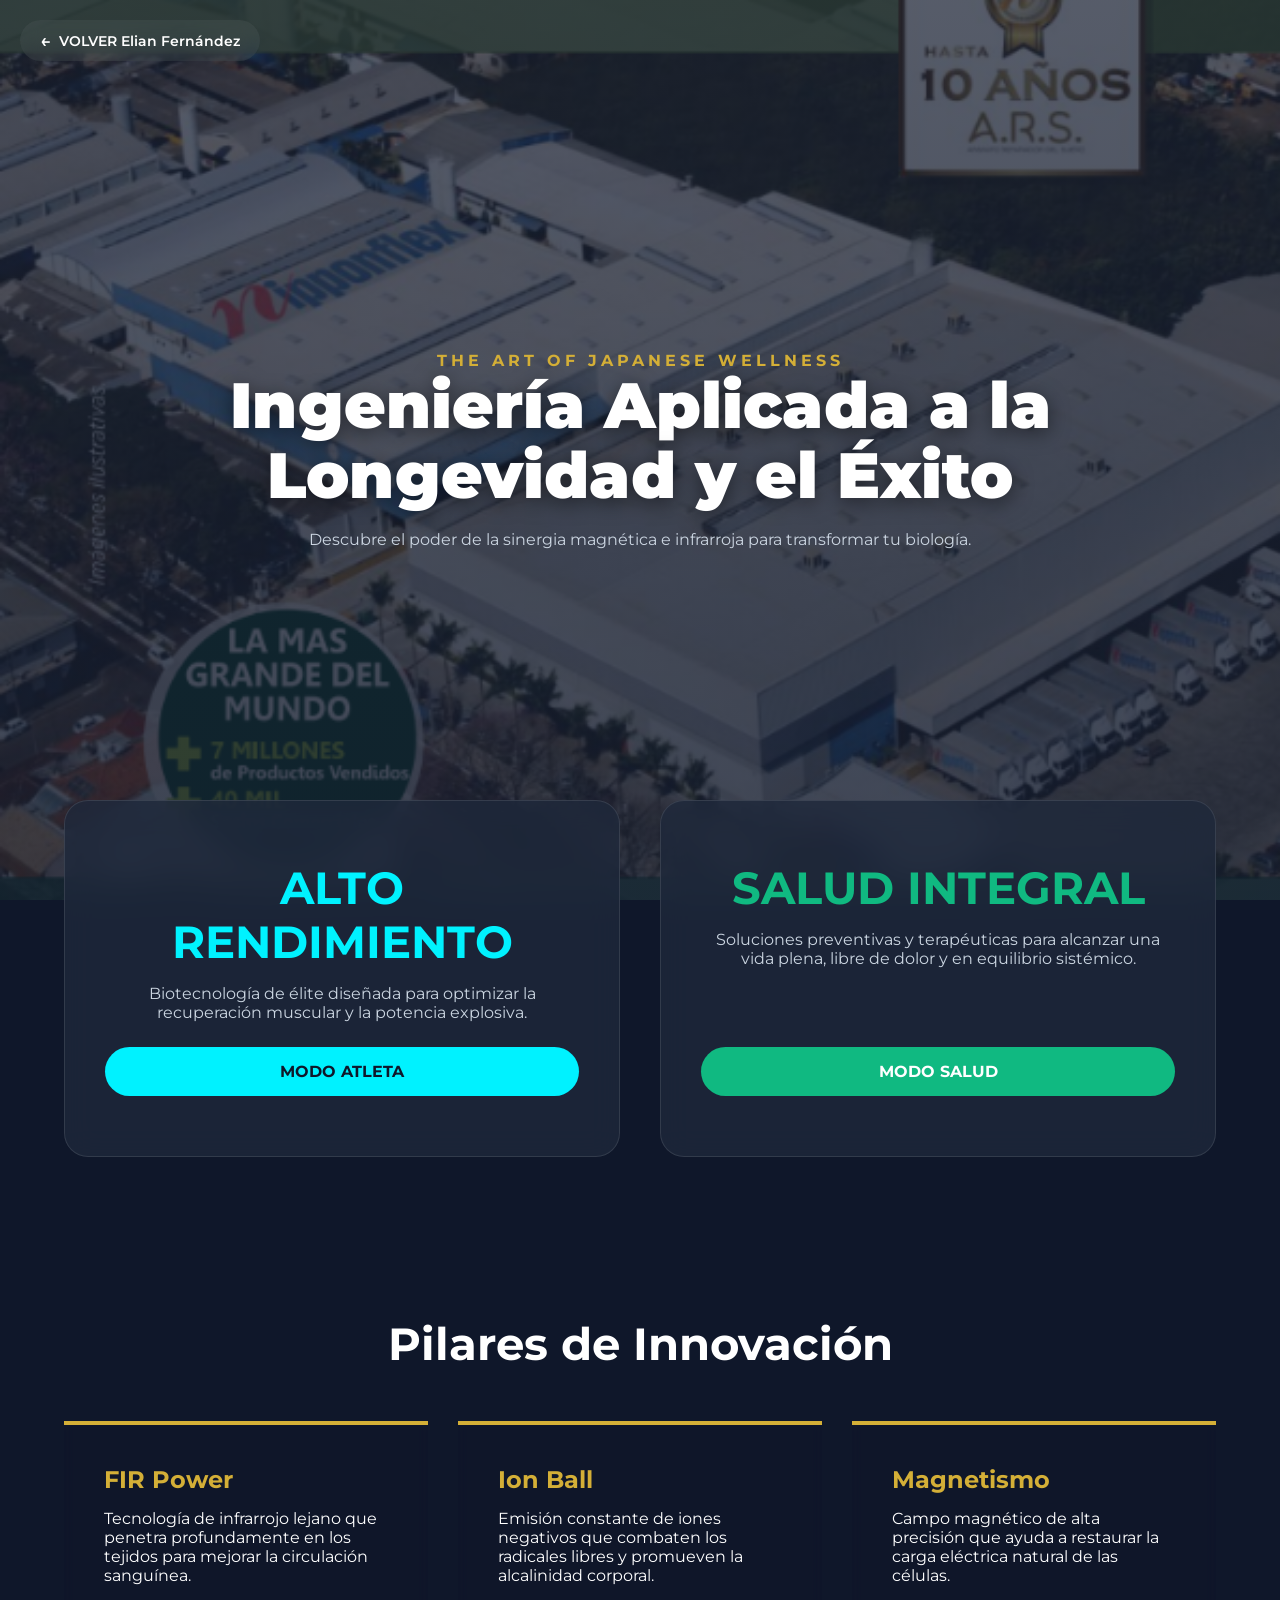
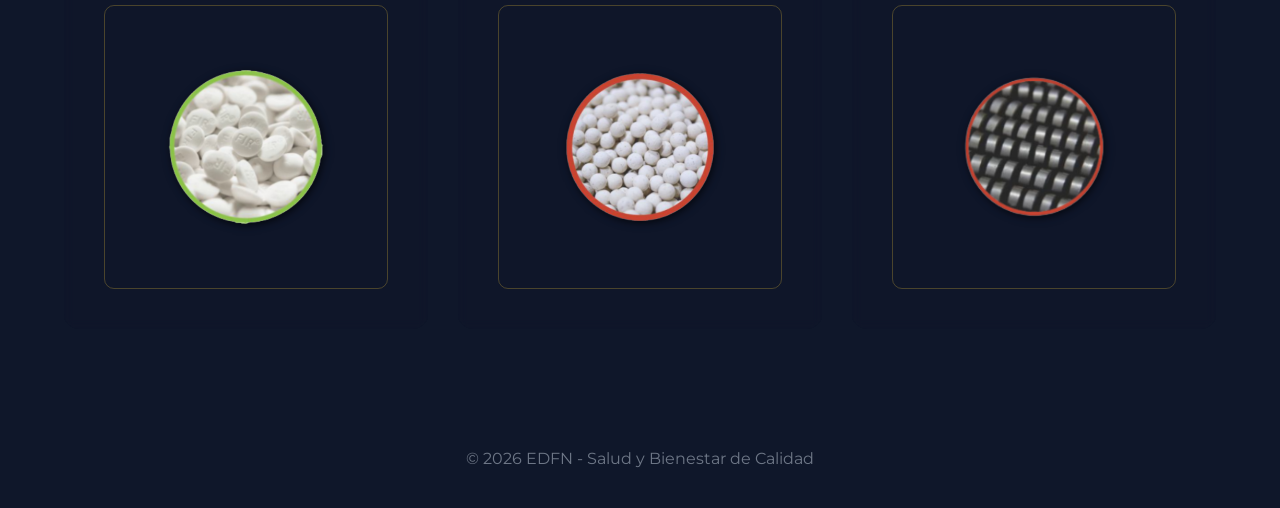
==== nipponflex.html @ 94206154 "Add files via upload" ====
<!DOCTYPE html>
<html lang="es">
<head>
    <meta charset="UTF-8">
    <meta name="viewport" content="width=device-width, initial-scale=1.0">
    <title>Nipponflex | Ingeniería para la Vida</title>
    <link href="https://fonts.googleapis.com/css2?family=Montserrat:wght@300;400;700;900&display=swap" rel="stylesheet">
    <link href="https://unpkg.com/aos@2.3.1/dist/aos.css" rel="stylesheet">
    <style>
        :root {
            --bg-deep: #0f172a;
            --bg-neutral: rgba(30, 41, 59, 0.8); /* Glassmorphism */
            --accent-athlete: #00f2ff;
            --accent-patient: #10b981;
            --gold: #d4af37;
            --text-silver: #cbd5e1;
            --white: #ffffff;
        }

        * { margin: 0; padding: 0; box-sizing: border-box; scroll-behavior: smooth; }

        body {
            font-family: 'Montserrat', sans-serif;
            background-color: var(--bg-deep);
            color: var(--text-silver);
            overflow-x: hidden;
        }
        /* Botón de Regresar al HUB (Mismo comportamiento de tus archivos) */
        .btn-back-hub {
            position: fixed;
            top: 20px;
            left: 20px;
            z-index: 1000;
            padding: 10px 20px;
            background: rgba(255, 255, 255, 0.05);
            backdrop-filter: blur(10px);
            border: 1px solid var(--glass-border);
            border-radius: 50px;
            color: #ffffff;
            text-decoration: none;
            font-weight: 600;
            font-size: 0.9rem;
            display: flex;
            align-items: center;
            gap: 8px;
            transition: all 0.3s ease;
        }

        .btn-back-hub:hover {
            background: rgba(139, 92, 246, 0.2);
            border-color: var(--accent-ia);
            transform: translateX(5px);
        }

        .btn-back-hub::before {
            content: '←';
            font-size: 1.1rem;
        }

        .container { width: 90%; max-width: 1200px; margin: 0 auto; padding: 80px 0; }

        /* --- Hero Section con Imagen de Fondo (Ingeniería y Zen) --- */
        .hero {
            height: 100vh;
            display: flex;
            align-items: center;
            justify-content: center;
            text-align: center;
            position: relative;
            background: linear-gradient(rgba(15, 23, 42, 0.7), rgba(15, 23, 42, 0.8)), 
                        url('Captura de pantalla 2026-05-11 223202.png');
            background-size: cover;
            background-position: center;
            background-attachment: fixed;
        }

        .hero h1 {
            font-size: clamp(2.5rem, 6vw, 4rem);
            font-weight: 900;
            color: var(--white);
            line-height: 1.1;
            margin-bottom: 20px;
            text-shadow: 0 4px 20px rgba(0,0,0,0.5);
        }

        /* --- Selector de Perfil --- */
        .profile-selector {
            display: grid;
            grid-template-columns: repeat(auto-fit, minmax(350px, 1fr));
            gap: 40px;
            margin-top: -100px; /* Traslape sobre el hero */
            position: relative;
            z-index: 10;
        }

        .profile-card {
            backdrop-filter: blur(15px);
            background: var(--bg-neutral);
            padding: 60px 40px;
            border-radius: 24px;
            text-align: center;
            transition: all 0.5s ease;
            border: 1px solid rgba(255,255,255,0.1);
            text-decoration: none;
            color: inherit;
            display: flex;
            flex-direction: column;
            justify-content: space-between;
            overflow: hidden;
            position: relative;
        }

        /* Imágenes específicas para cada card al hacer hover */
        .profile-card.athlete::before, .profile-card.patient::before {
            content: '';
            position: absolute;
            top: 0; left: 0; width: 100%; height: 100%;
            opacity: 0;
            transition: opacity 0.5s ease;
            z-index: -1;
        }

        .profile-card.athlete::before {
            background: linear-gradient(rgba(0, 242, 255, 0.2), rgba(15, 23, 42, 0.9)),
                        url('https://images.unsplash.com/photo-1517649763962-0c623066013b?q=80&w=800&auto=format&fit=crop');
            background-size: cover;
        }

        .profile-card.patient::before {
            background: linear-gradient(rgba(16, 185, 129, 0.2), rgba(15, 23, 42, 0.9)),
                        url('https://images.unsplash.com/photo-1576091160550-2173dba999ef?q=80&w=800&auto=format&fit=crop');
            background-size: cover;
        }

        .profile-card:hover::before { opacity: 1; }

        .profile-card:hover {
            transform: translateY(-15px);
            border-color: rgba(255,255,255,0.3);
        }

        /* --- Sección de Tecnología con Fondo de Partículas --- */
        .tech-section { 
            background: linear-gradient(rgba(15, 23, 42, 0.9), rgba(15, 23, 42, 0.9)),
                        url('https://images.unsplash.com/photo-1635070041078-e363dbe005cb?q=80&w=1920&auto=format&fit=crop');
            background-size: cover;
            background-attachment: fixed;
        }

        .tech-grid {
            display: grid;
            grid-template-columns: repeat(auto-fit, minmax(300px, 1fr));
            gap: 30px;
            margin-top: 50px;
        }

        .tech-item {
            padding: 40px;
            background: rgba(15, 23, 42, 0.6);
            border-top: 4px solid var(--gold);
            backdrop-filter: blur(5px);
            border-radius: 0 0 15px 15px;
            transition: transform 0.3s;
        }

        .tech-item:hover { transform: scale(1.02); }

        .tech-item h3 { color: var(--gold); margin-bottom: 15px; font-size: 1.5rem; }

        h2 { font-size: 2.8rem; text-align: center; color: var(--white); margin-bottom: 20px; }

        .tech-section {
        /* Fondo base oscuro por si la imagen tarda en cargar */
        background-color: #0f172a; 
        
        /* Capa de degradado oscuro sobre la imagen para asegurar la legibilidad del texto */
        background-image: linear-gradient(rgba(15, 23, 42, 0.8), rgba(15, 23, 42, 0.8)), 
                          url('Captura de pantalla 2026-05-11 223427.png');
        
        /* Propiedades para que la imagen cubra toda la sección y se mantenga centrada */
        background-size: cover;
        background-position: below;
        
        /* Efecto parallax (opcional, si lo deseas mantener) */
        background-attachment: fixed;
        
        /* Asegura que el texto sea blanco sobre el fondo oscuro */
        color: #ffffff;
    }

    /* Asegura que los títulos y párrafos dentro de esta sección sean legibles */
    .tech-section h2, .tech-section h3, .tech-section p {
        color: #ffffff;
    }

    /* Estilos base para la cuadrícula y los ítems (ajustar según tu CSS global) */
    .tech-grid {
        display: grid;
        grid-template-columns: repeat(auto-fit, minmax(300px, 1fr));
        gap: 30px;
        margin-top: 50px;
    }

    .tech-item {
        padding: 40px;
        background: rgba(15, 23, 42, 0.6); /* Fondo semi-transparente para cada ítem */
        border-top: 4px solid #d4af37; /* Borde dorado característico */
        backdrop-filter: blur(5px); /* Efecto de desenfoque de cristal */
        border-radius: 0 0 15px 15px;
    }

    .tech-item h3 {
        color: #d4af37; /* Dorado para los títulos de los ítems */
        margin-bottom: 15px;
    }

    </style>
</head>
<body>
    <a href="index.html" class="btn-back-hub">VOLVER Elian Fernández</a>

    <!-- Hero Hub -->
    <header class="hero">
        <div class="container" data-aos="fade-up">
            <span style="color: var(--gold); font-weight: 700; letter-spacing: 4px; text-transform: uppercase;">The Art of Japanese Wellness</span>
            <h1>Ingeniería Aplicada a la<br>Longevidad y el Éxito</h1>
            <p>Descubre el poder de la sinergia magnética e infrarroja para transformar tu biología.</p>
        </div>
    </header>

    <!-- Selector de Perfil -->
    <section class="container" style="padding-top: 0;">
        <div class="profile-selector">
            
            <a href="atletas.html" class="profile-card athlete" data-aos="fade-up" data-aos-delay="100">
                <div>
                    <h2 style="color: var(--accent-athlete); margin-bottom: 15px;">ALTO RENDIMIENTO</h2>
                    <p>Biotecnología de élite diseñada para optimizar la recuperación muscular y la potencia explosiva.</p>
                </div>
                <div style="background: var(--accent-athlete); color: var(--bg-deep); padding: 15px; border-radius: 50px; font-weight: 700; margin-top: 25px;">MODO ATLETA</div>
            </a>

            <a href="pacientes.html" class="profile-card patient" data-aos="fade-up" data-aos-delay="200">
                <div>
                    <h2 style="color: var(--accent-patient); margin-bottom: 15px;">SALUD INTEGRAL</h2>
                    <p>Soluciones preventivas y terapéuticas para alcanzar una vida plena, libre de dolor y en equilibrio sistémico.</p>
                </div>
                <div style="background: var(--accent-patient); color: var(--white); padding: 15px; border-radius: 50px; font-weight: 700; margin-top: 25px;">MODO SALUD</div>
            </a>

        </div>
    </section>

    <!-- Resumen de Tecnología -->

    <section class="tech-section">
    <div class="container">
        <h2 data-aos="fade-up">Pilares de Innovación</h2>
        <div class="tech-grid">
            
            <div class="tech-item" data-aos="zoom-in" data-aos-delay="100">
                <h3>FIR Power</h3>
                <p>Tecnología de infrarrojo lejano que penetra profundamente en los tejidos para mejorar la circulación sanguínea.</p>
                <div style="margin-top: 20px; border-radius: 10px; overflow: hidden; border: 1px solid rgba(212, 175, 55, 0.3);">
                    <img src="Sin título-1 (14).png" alt="Tecnología FIR" style="width: 100%; height: auto; display: block;">
                </div>
            </div>

            <div class="tech-item" data-aos="zoom-in" data-aos-delay="200">
                <h3>Ion Ball</h3>
                <p>Emisión constante de iones negativos que combaten los radicales libres y promueven la alcalinidad corporal.</p>
                <div style="margin-top: 20px; border-radius: 10px; overflow: hidden; border: 1px solid rgba(212, 175, 55, 0.3);">
                    <img src="Sin título-2 (16).png" alt="Tecnología Ion Ball" style="width: 100%; height: auto; display: block;">
                </div>
            </div>

            <div class="tech-item" data-aos="zoom-in" data-aos-delay="300">
                <h3>Magnetismo</h3>
                <p>Campo magnético de alta precisión que ayuda a restaurar la carga eléctrica natural de las células.</p>
                <div style="margin-top: 20px; border-radius: 10px; overflow: hidden; border: 1px solid rgba(212, 175, 55, 0.3);">
                    <img src="Sin título-3.png" alt="Tecnología Magnetismo" style="width: 100%; height: auto; display: block;">
                </div>
            </div>

        </div>
    </div>
</section>

    <footer style="text-align: center; padding: 40px; opacity: 0.5;">
        <p>© 2026 EDFN - Salud y Bienestar de Calidad</p>
    </footer>

    <script src="https://unpkg.com/aos@2.3.1/dist/aos.js"></script>
    <script>
        AOS.init({ duration: 1000, once: true });
    </script>
</body>
</html>
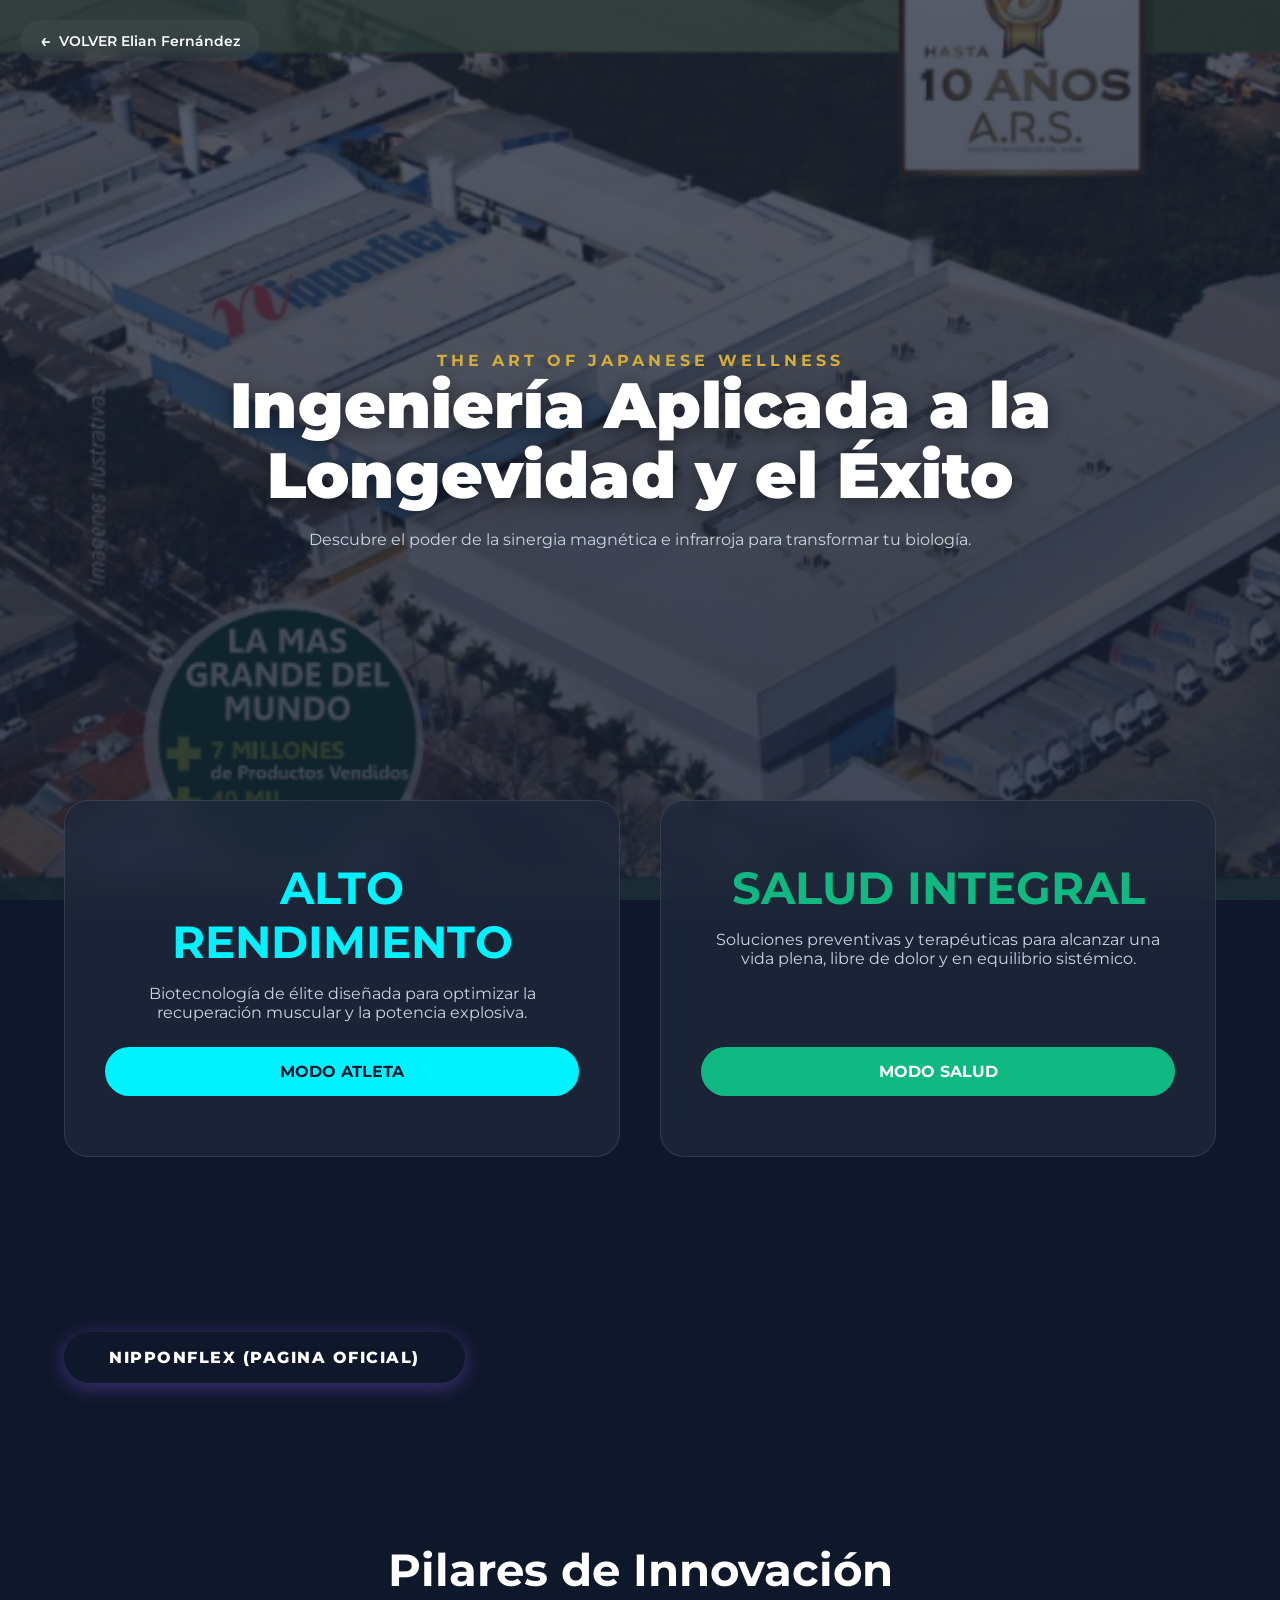
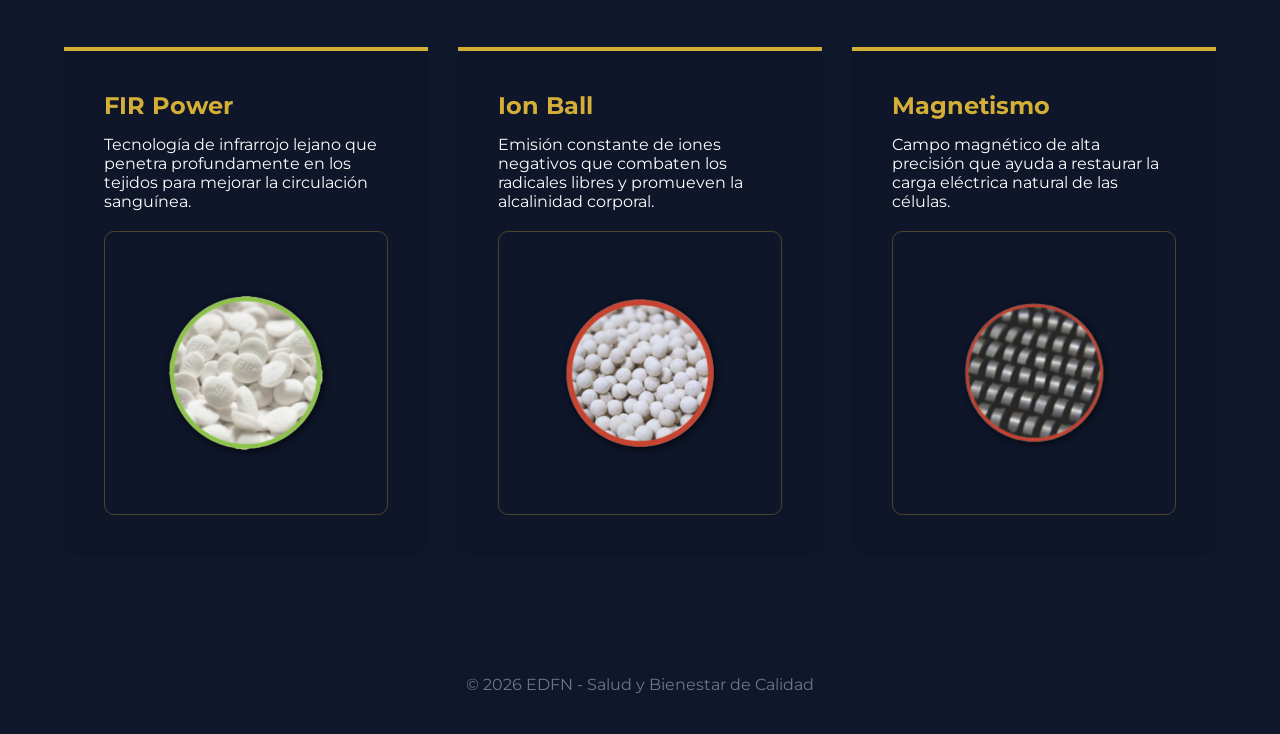
==== commit 0f206b34: "Add files via upload" ====
--- a/nipponflex.html
+++ b/nipponflex.html
@@ -82,6 +82,31 @@
             margin-bottom: 20px;
             text-shadow: 0 4px 20px rgba(0,0,0,0.5);
         }
+        .btn-join-ia {
+            display: inline-block;
+            padding: 16px 45px;
+            background: linear-gradient(45deg, var(--accent-ia), var(--tech-cyan));
+            color: var(--white);
+            text-decoration: none;
+            font-weight: 800;
+            font-size: 1rem;
+            border-radius: 50px;
+            text-transform: uppercase;
+            letter-spacing: 1.5px;
+            box-shadow: 0 4px 20px rgba(139, 92, 246, 0.4);
+            transition: all 0.4s cubic-bezier(0.175, 0.885, 0.32, 1.275);
+            margin-top: 15px;
+        }
+
+        .btn-join-ia:hover {
+            transform: translateY(-4px) scale(1.03);
+            box-shadow: 0 8px 30px rgba(6, 182, 212, 0.6);
+            background: linear-gradient(45deg, var(--tech-cyan), var(--accent-ia));
+        }
+        
+        .btn-join-ia:active {
+            transform: translateY(-1px);
+        }
 
         /* --- Selector de Perfil --- */
         .profile-selector {
@@ -227,6 +252,7 @@
             <p>Descubre el poder de la sinergia magnética e infrarroja para transformar tu biología.</p>
         </div>
     </header>
+    
 
     <!-- Selector de Perfil -->
     <section class="container" style="padding-top: 0;">
@@ -252,6 +278,9 @@
     </section>
 
     <!-- Resumen de Tecnología -->
+<div class="container">
+     <a href="https://www.nipponflex.com/" target="_blank" class="btn-join-ia">Nipponflex (pagina oficial)</a>
+     </div>
 
     <section class="tech-section">
     <div class="container">
